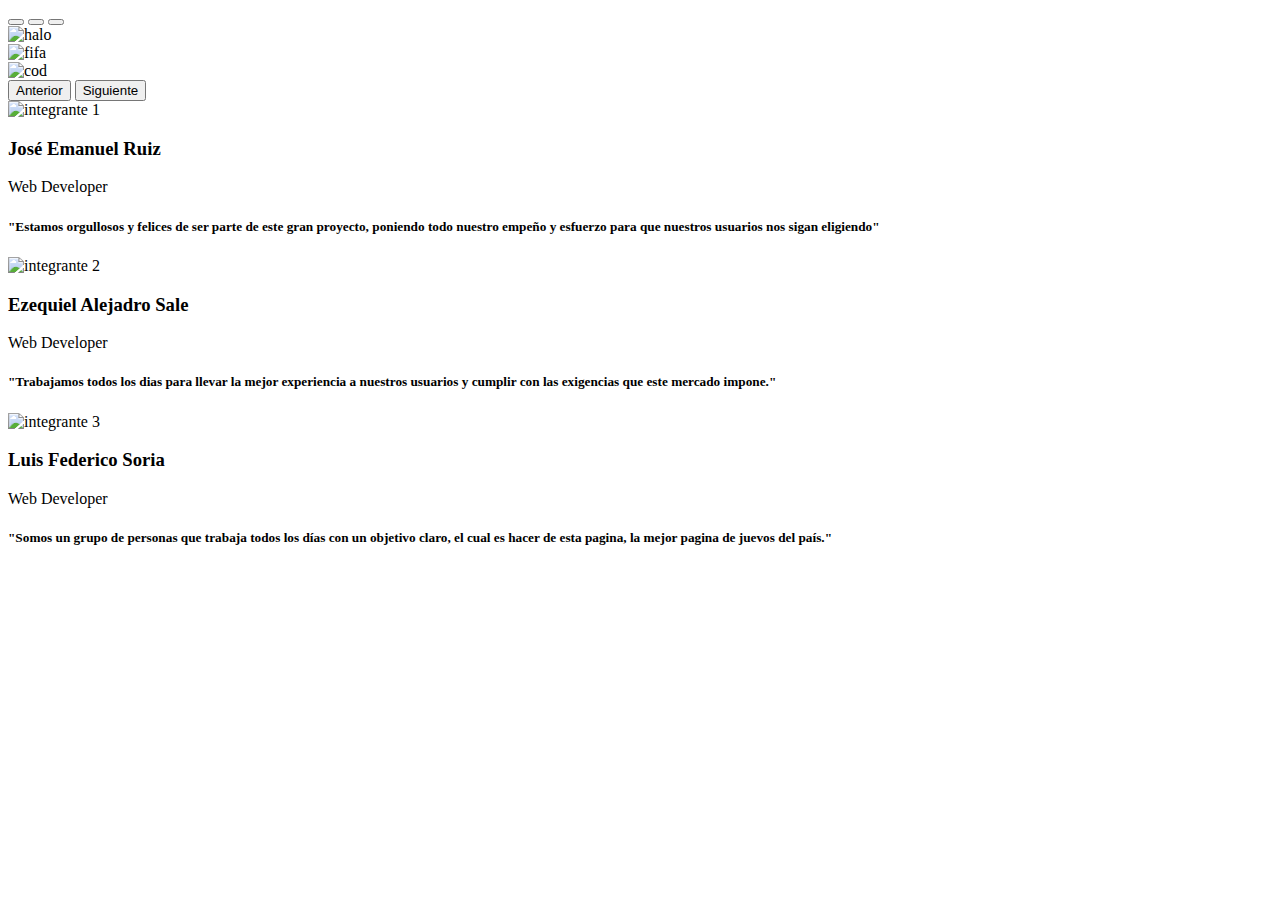
==== aboutus.html @ faae68f9 "agrego pagina about us" ====
<!DOCTYPE html>
<html lang="es">
  <head>
    <meta charset="UTF-8" />
    <meta http-equiv="X-UA-Compatible" content="IE=edge" />
    <meta name="viewport" content="width=device-width, initial-scale=1.0" />
    <meta
      name="description"
      content="Video games page created with vanilla javascript"
    />
    <meta
      name="keywords"
      content="video games, games, vanilla javascript, js"
    />
    <meta name="author" content="Federico Soria" />
    <link
      href="https://cdn.jsdelivr.net/npm/bootstrap@5.1.3/dist/css/bootstrap.min.css"
      rel="stylesheet"
      integrity="sha384-1BmE4kWBq78iYhFldvKuhfTAU6auU8tT94WrHftjDbrCEXSU1oBoqyl2QvZ6jIW3"
      crossorigin="anonymous"
    />
    <link rel="stylesheet" href="./css/aboutUs.css" />
    <title>About Us</title>
  </head>
  <body>
    <!--CAROUSEL-->
    <div class="container">
      <div
        id="carouselExampleIndicators"
        class="carousel slide"
        data-bs-ride="carousel"
      >
        <div class="carousel-indicators">
          <button
            type="button"
            data-bs-target="#carouselExampleIndicators"
            data-bs-slide-to="0"
            class="active"
            aria-current="true"
            aria-label="Slide 1"
          ></button>
          <button
            type="button"
            data-bs-target="#carouselExampleIndicators"
            data-bs-slide-to="1"
            aria-label="Slide 2"
          ></button>
          <button
            type="button"
            data-bs-target="#carouselExampleIndicators"
            data-bs-slide-to="2"
            aria-label="Slide 3"
          ></button>
        </div>
        <div class="carousel-inner">
          <div class="carousel-item active">
            <img
              src="./images/carrusel 01.jpg"
              class="d-block w-100"
              alt="halo"
            />
          </div>
          <div class="carousel-item">
            <img
              src="./images/carrusel 02.jpg"
              class="d-block w-100"
              alt="fifa"
            />
          </div>
          <div class="carousel-item">
            <img
              src="./images/carrusel 03.jpg"
              class="d-block w-100"
              alt="cod"
            />
          </div>
        </div>
        <button
          class="carousel-control-prev"
          type="button"
          data-bs-target="#carouselExampleIndicators"
          data-bs-slide="prev"
        >
          <span class="carousel-control-prev-icon" aria-hidden="true"></span>
          <span class="visually-hidden">Anterior</span>
        </button>
        <button
          class="carousel-control-next"
          type="button"
          data-bs-target="#carouselExampleIndicators"
          data-bs-slide="next"
        >
          <span class="carousel-control-next-icon" aria-hidden="true"></span>
          <span class="visually-hidden">Siguiente</span>
        </button>
      </div>
    </div>
    <!--END CAROUSEL-->
    <!-- CARDS-->
    <div class="container mb-5 mt-5">
      <div class="row">
        <div class="col-sm-12 col-md-6 col-lg-4">
          <div class="card-group">
            <div class="card p-3">
              <img
                src="./images/male-avatar-profile-icon-of-smiling-caucasian-man-vector.jpg"
                class="card-img-top rounded-circle profileIcon"
                alt="integrante 1"
              />
              <div class="card-body">
                <h3 class="card-title">José Emanuel Ruiz</h3>
                <p class="card-text">Web Developer</p>
                <p class="card-text">
                  <h5 class="text-muted"
                    >"Estamos orgullosos y felices de ser parte de este gran
                    proyecto, poniendo todo nuestro empeño y esfuerzo para que
                    nuestros usuarios nos sigan eligiendo"</h5
                  >
                </p>
              </div>
            </div>
          </div>
        </div>
        <div class="col-sm-12 col-md-6 col-lg-4">
          <div class="card-group">
            <div class="card p-3">
              <img
                src="./images/male-avatar-profile-icon-of-smiling-caucasian-man-vector.jpg"
                class="card-img-top rounded-circle profileIcon"
                alt="integrante 2"
              />
              <div class="card-body">
                <h3 class="card-title">Ezequiel Alejadro Sale</h3>
                <p class="card-text">Web Developer</p>
                <p class="card-text">
                  <h5 class="text-muted"
                    >"Trabajamos todos los dias para llevar la mejor experiencia
                    a nuestros usuarios y cumplir con las exigencias que este
                    mercado impone."</h5
                  >
                </p>
              </div>
            </div>
          </div>
        </div>
        <div class="col-sm-12 col-md-6 col-lg-4">
          <div class="card-group">
            <div class="card p-3">
              <img
                src="./images/male-avatar-profile-icon-of-smiling-caucasian-man-vector.jpg"
                class="card-img-top rounded-circle profileIcon"
                alt="integrante 3"
              />
              <div class="card-body">
                <h3 class="card-title">Luis Federico Soria</h3>
                <p class="card-text">Web Developer</p>
                <p class="card-text">
                  <h5 class="text-muted"
                    >"Somos un grupo de personas que trabaja todos los días con
                    un objetivo claro, el cual es hacer de esta pagina, la mejor
                    pagina de juevos del país."</h5
                  >
                </p>
              </div>
            </div>
          </div>
        </div>
      </div>
    </div>
    <!-- END CARDS -->
    <script
      src="https://cdn.jsdelivr.net/npm/bootstrap@5.1.3/dist/js/bootstrap.bundle.min.js"
      integrity="sha384-ka7Sk0Gln4gmtz2MlQnikT1wXgYsOg+OMhuP+IlRH9sENBO0LRn5q+8nbTov4+1p"
      crossorigin="anonymous"
    ></script>
  </body>
</html>
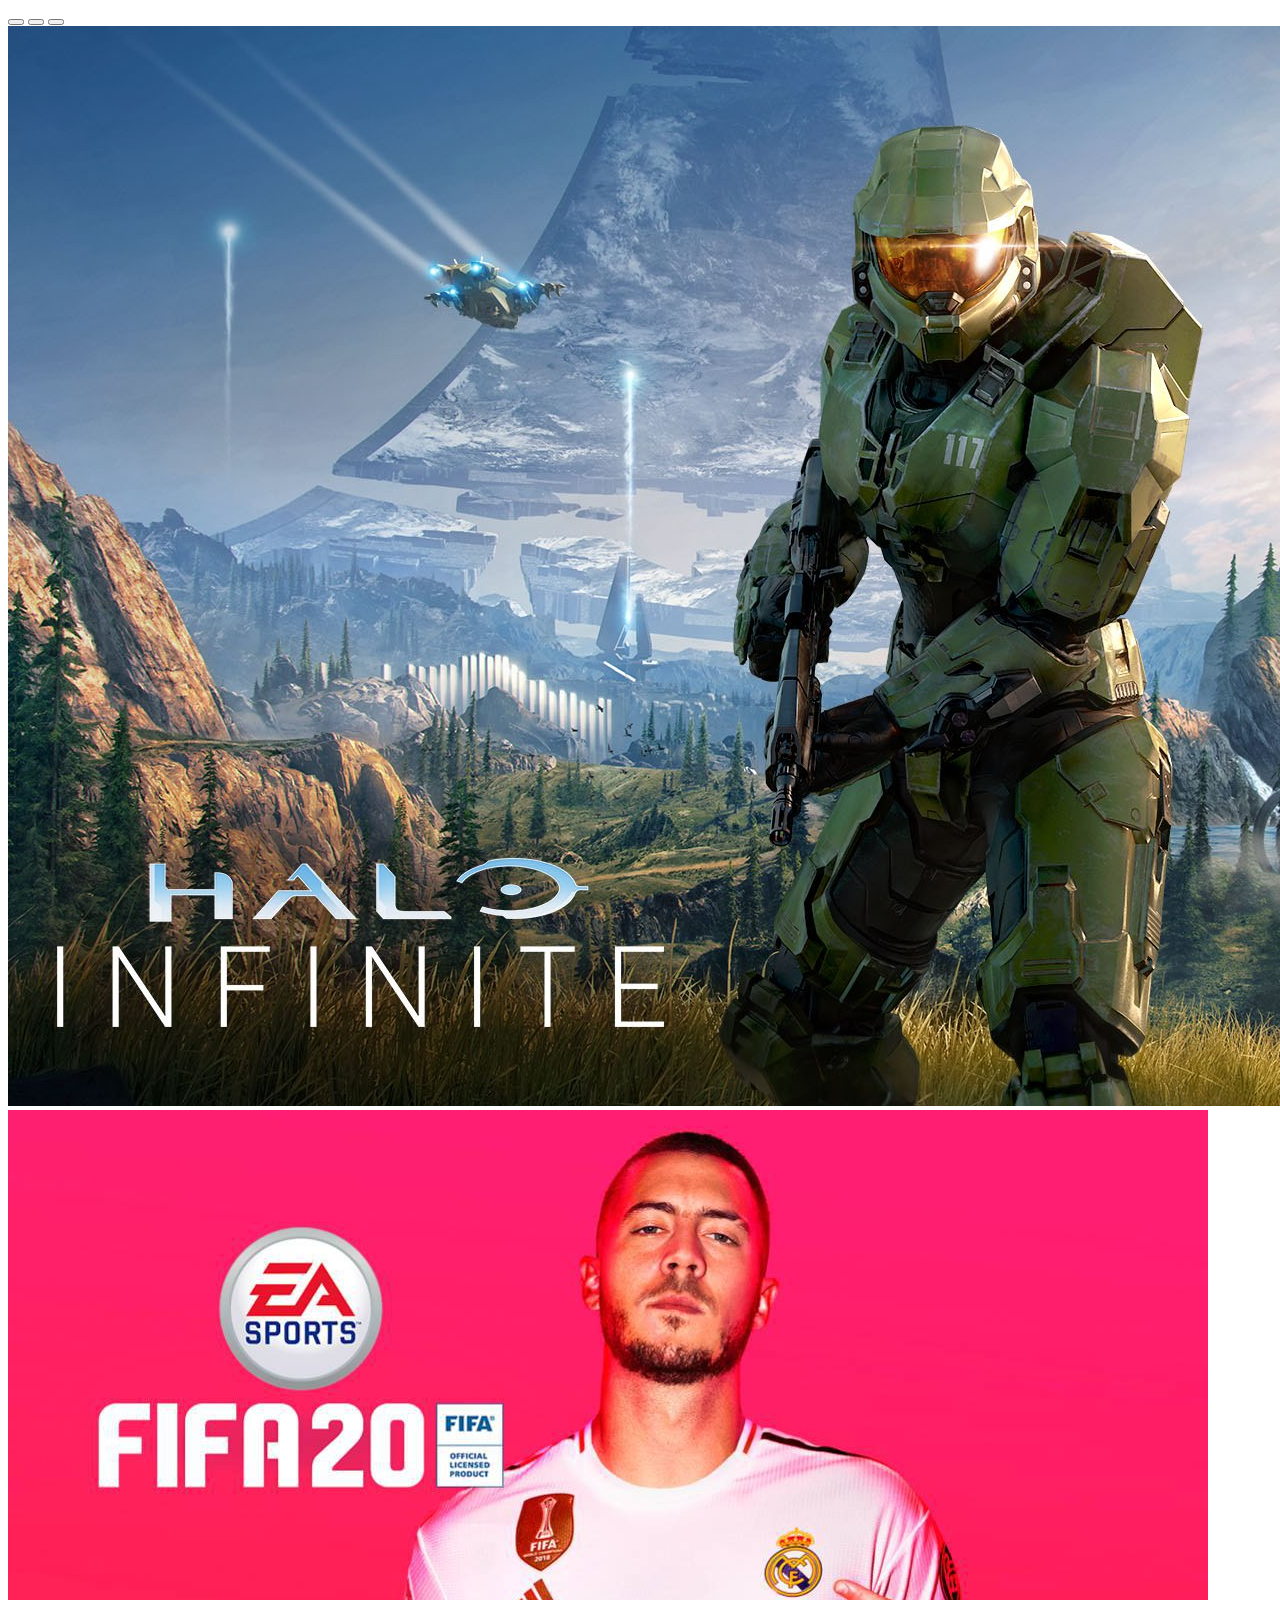
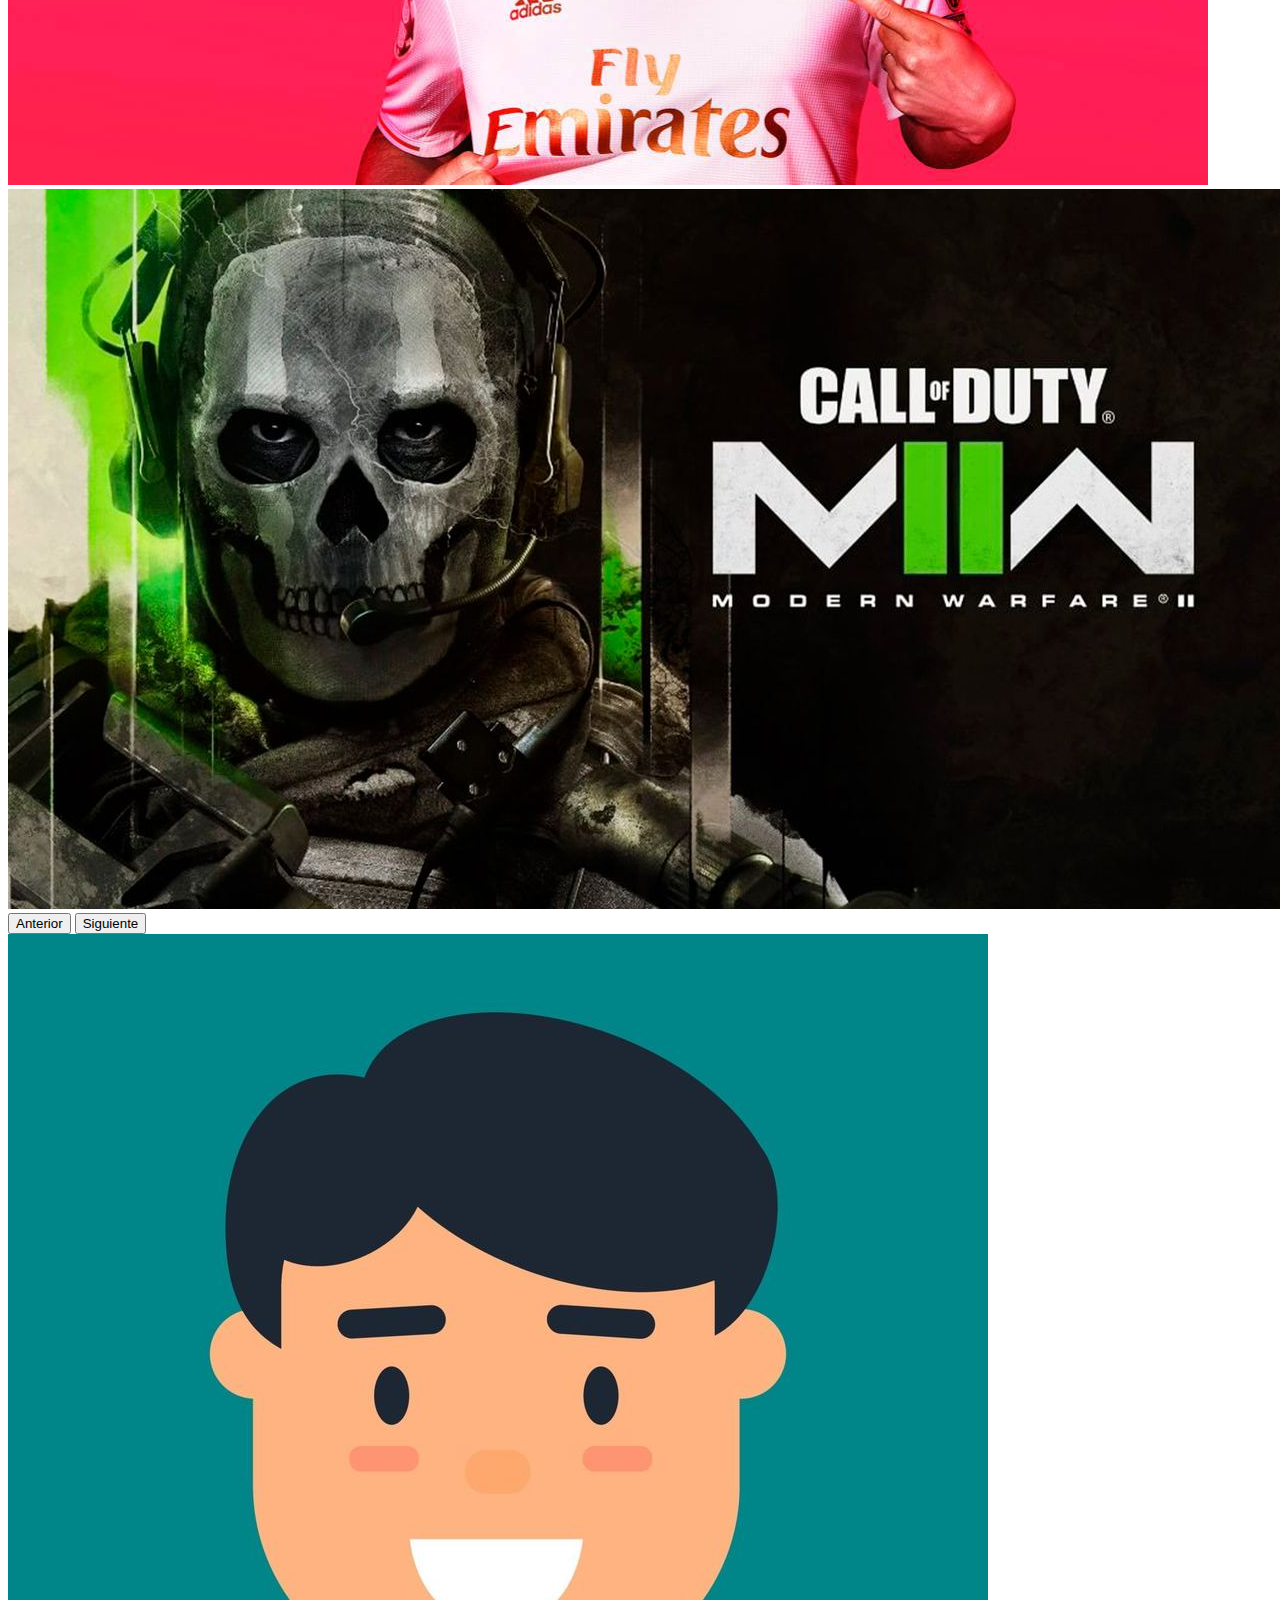
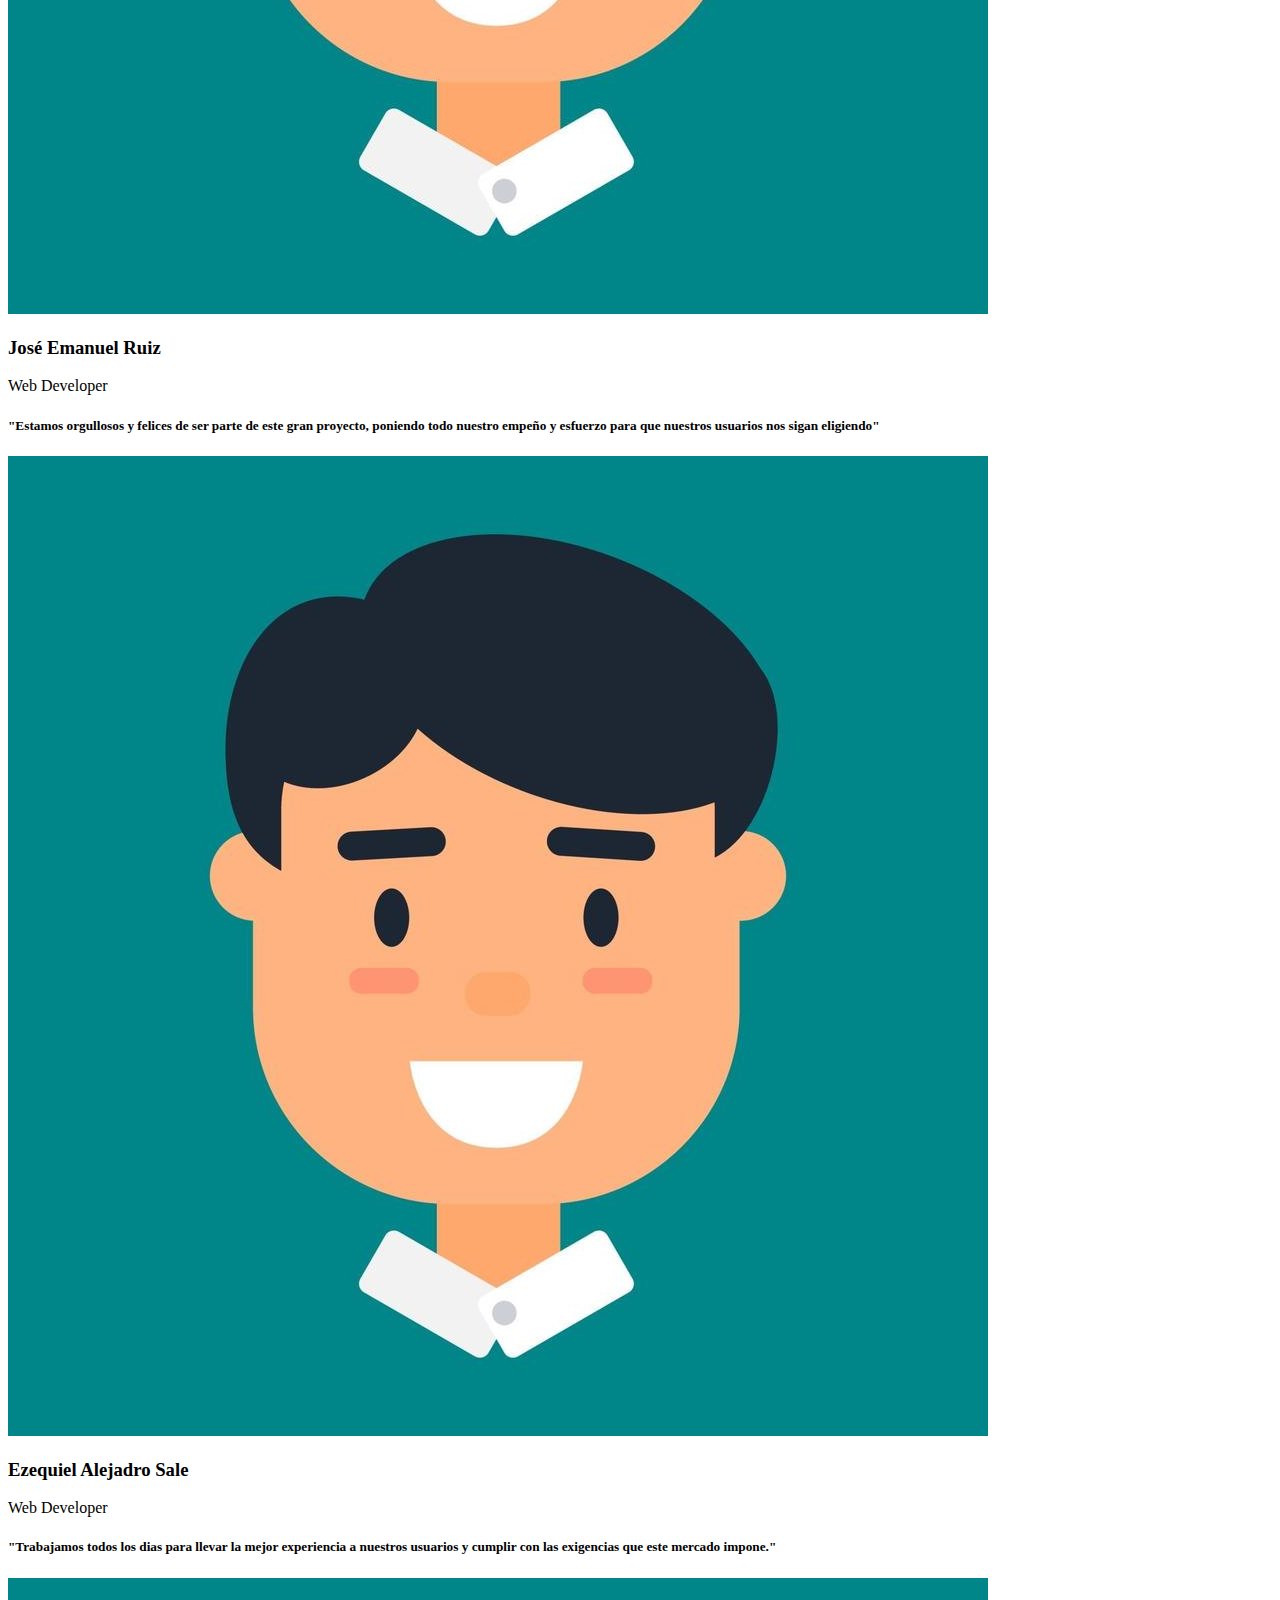
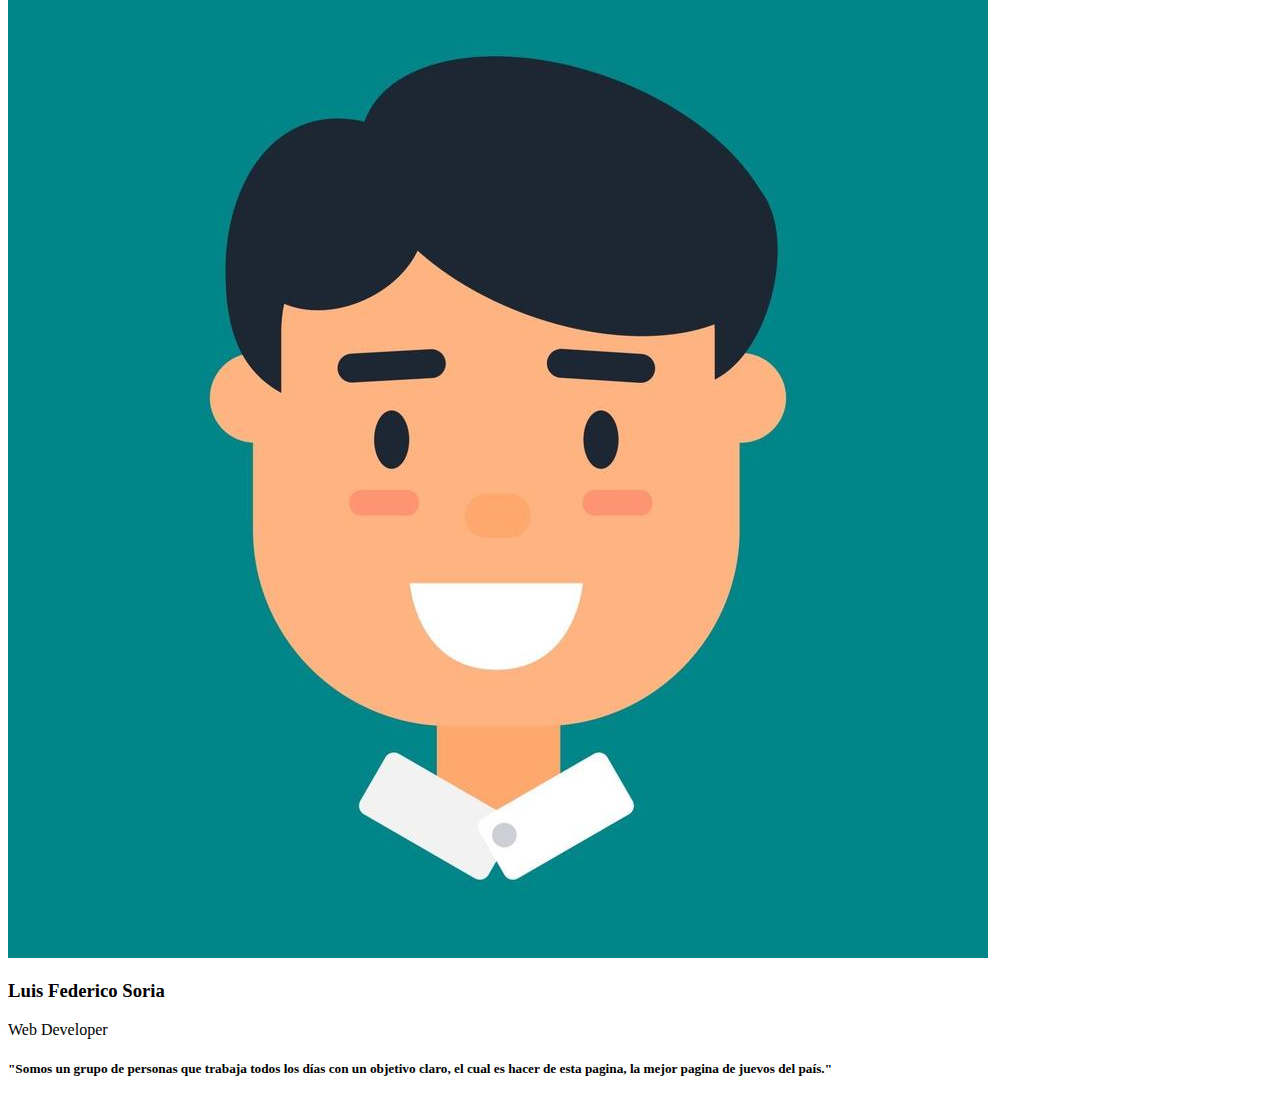
==== commit c1f0a60f: "agrego imagenes a about us" ====
--- a/aboutus.html
+++ b/aboutus.html
@@ -55,21 +55,21 @@
         <div class="carousel-inner">
           <div class="carousel-item active">
             <img
-              src="./images/carrusel 01.jpg"
+              src="./img/carrusel 01.jpg"
               class="d-block w-100"
               alt="halo"
             />
           </div>
           <div class="carousel-item">
             <img
-              src="./images/carrusel 02.jpg"
+              src="./img/carrusel 02.jpg"
               class="d-block w-100"
               alt="fifa"
             />
           </div>
           <div class="carousel-item">
             <img
-              src="./images/carrusel 03.jpg"
+              src="./img/carrusel 03.jpg"
               class="d-block w-100"
               alt="cod"
             />
@@ -103,7 +103,7 @@
           <div class="card-group">
             <div class="card p-3">
               <img
-                src="./images/male-avatar-profile-icon-of-smiling-caucasian-man-vector.jpg"
+                src="./img/male-avatar-profile-icon-of-smiling-caucasian-man-vector.jpg"
                 class="card-img-top rounded-circle profileIcon"
                 alt="integrante 1"
               />
@@ -125,7 +125,7 @@
           <div class="card-group">
             <div class="card p-3">
               <img
-                src="./images/male-avatar-profile-icon-of-smiling-caucasian-man-vector.jpg"
+                src="./img/male-avatar-profile-icon-of-smiling-caucasian-man-vector.jpg"
                 class="card-img-top rounded-circle profileIcon"
                 alt="integrante 2"
               />
@@ -147,7 +147,7 @@
           <div class="card-group">
             <div class="card p-3">
               <img
-                src="./images/male-avatar-profile-icon-of-smiling-caucasian-man-vector.jpg"
+                src="./img/male-avatar-profile-icon-of-smiling-caucasian-man-vector.jpg"
                 class="card-img-top rounded-circle profileIcon"
                 alt="integrante 3"
               />
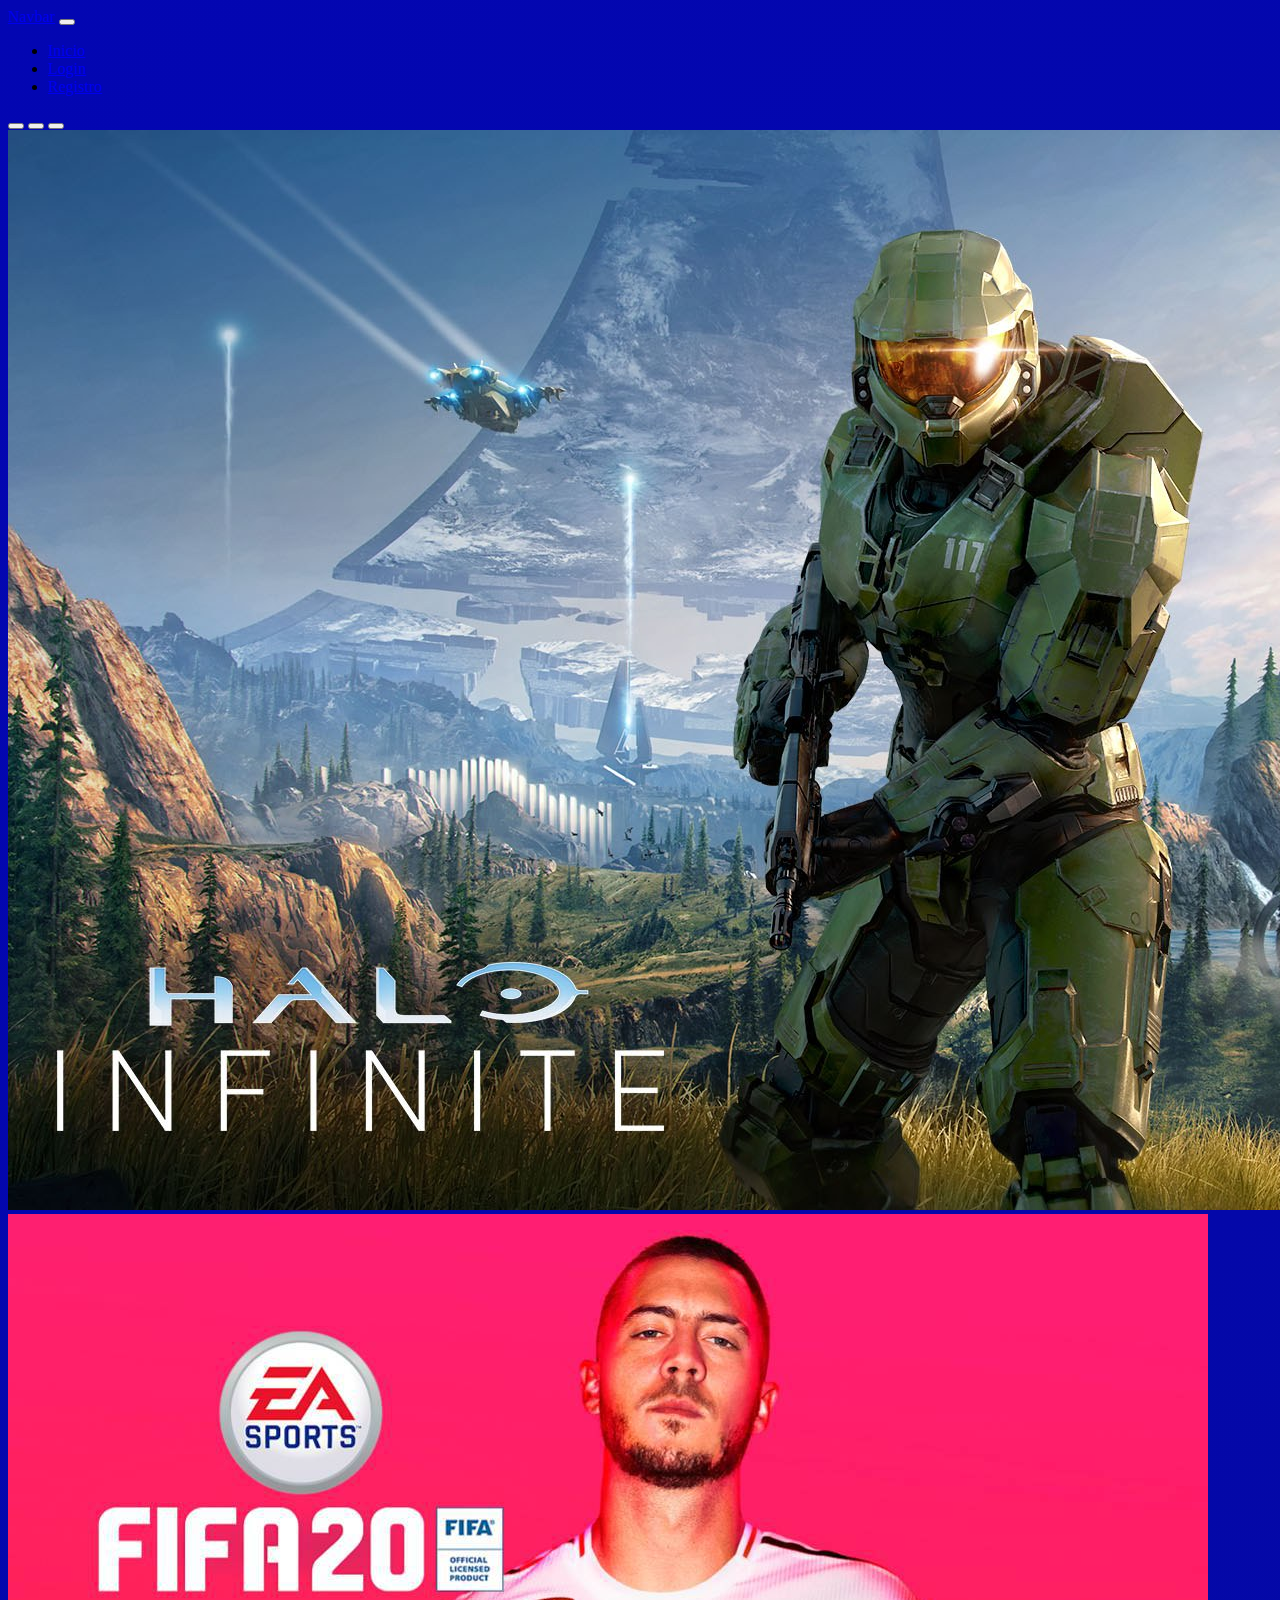
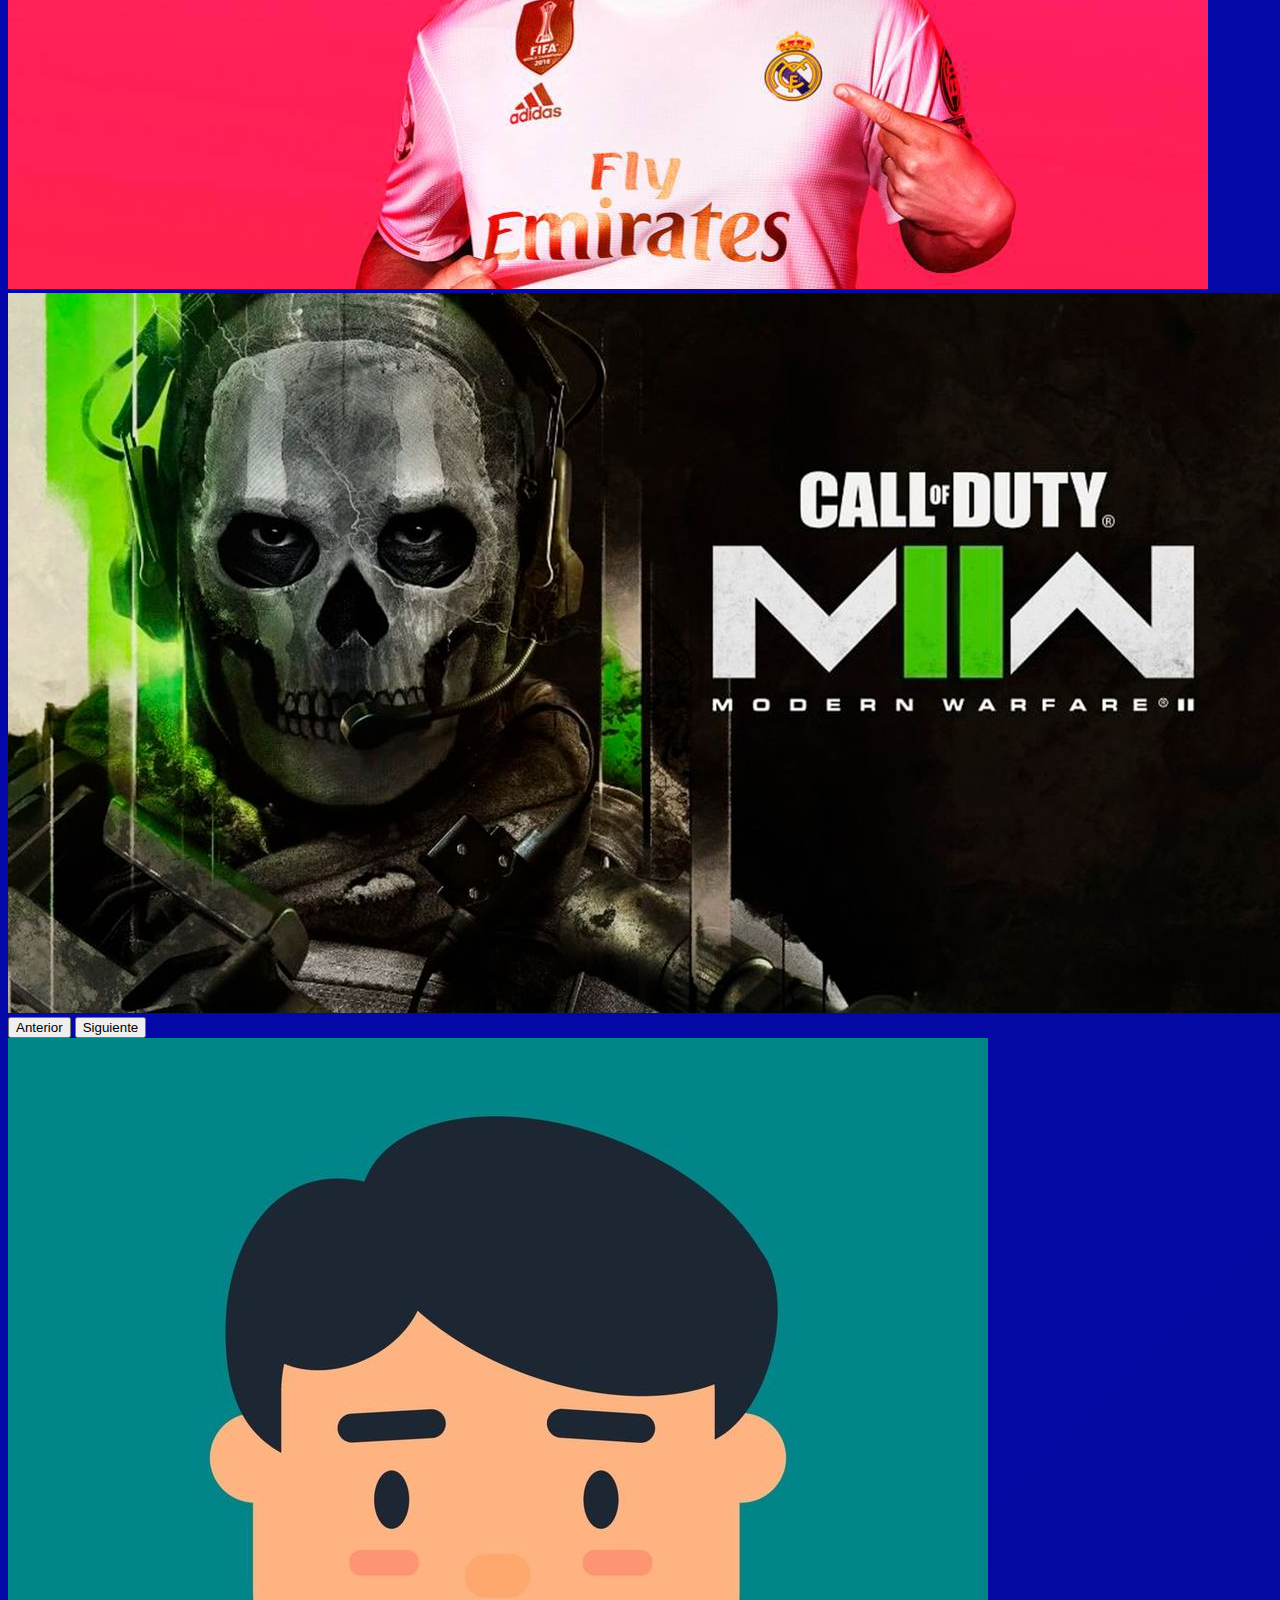
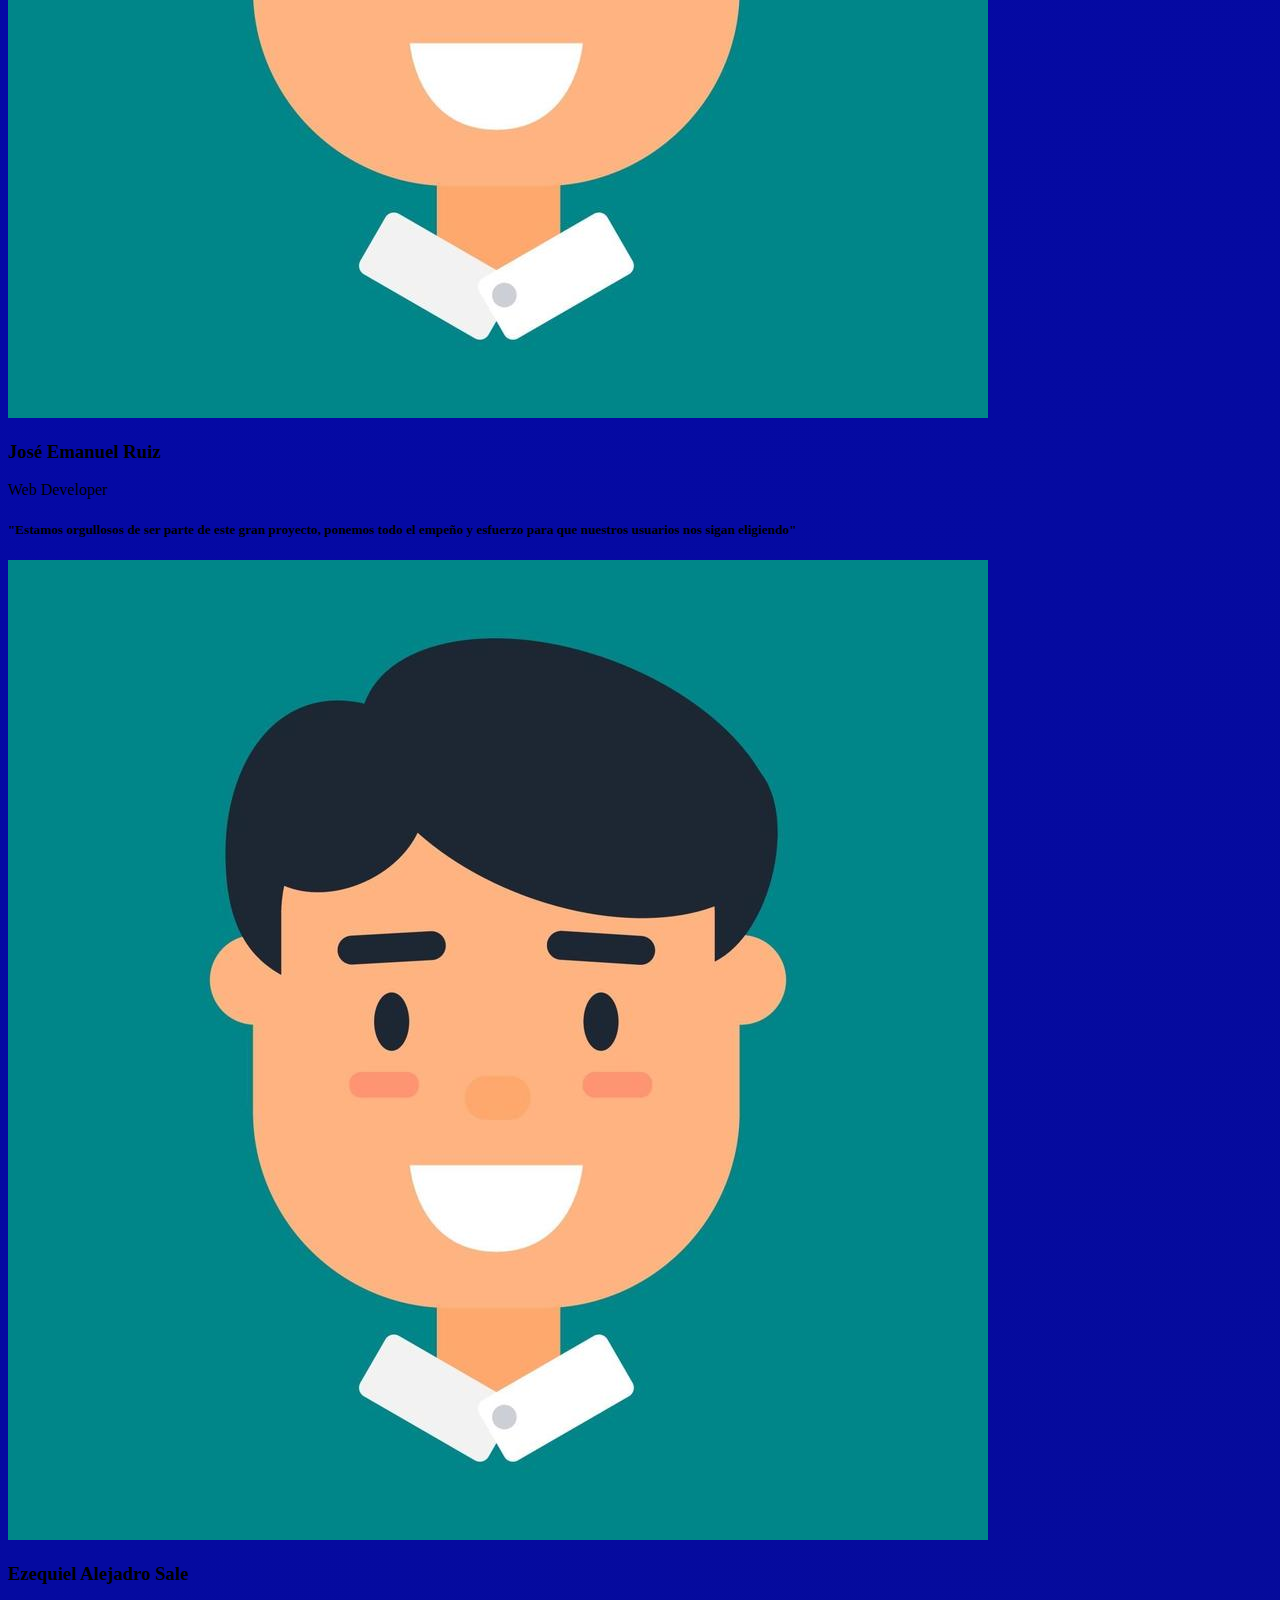
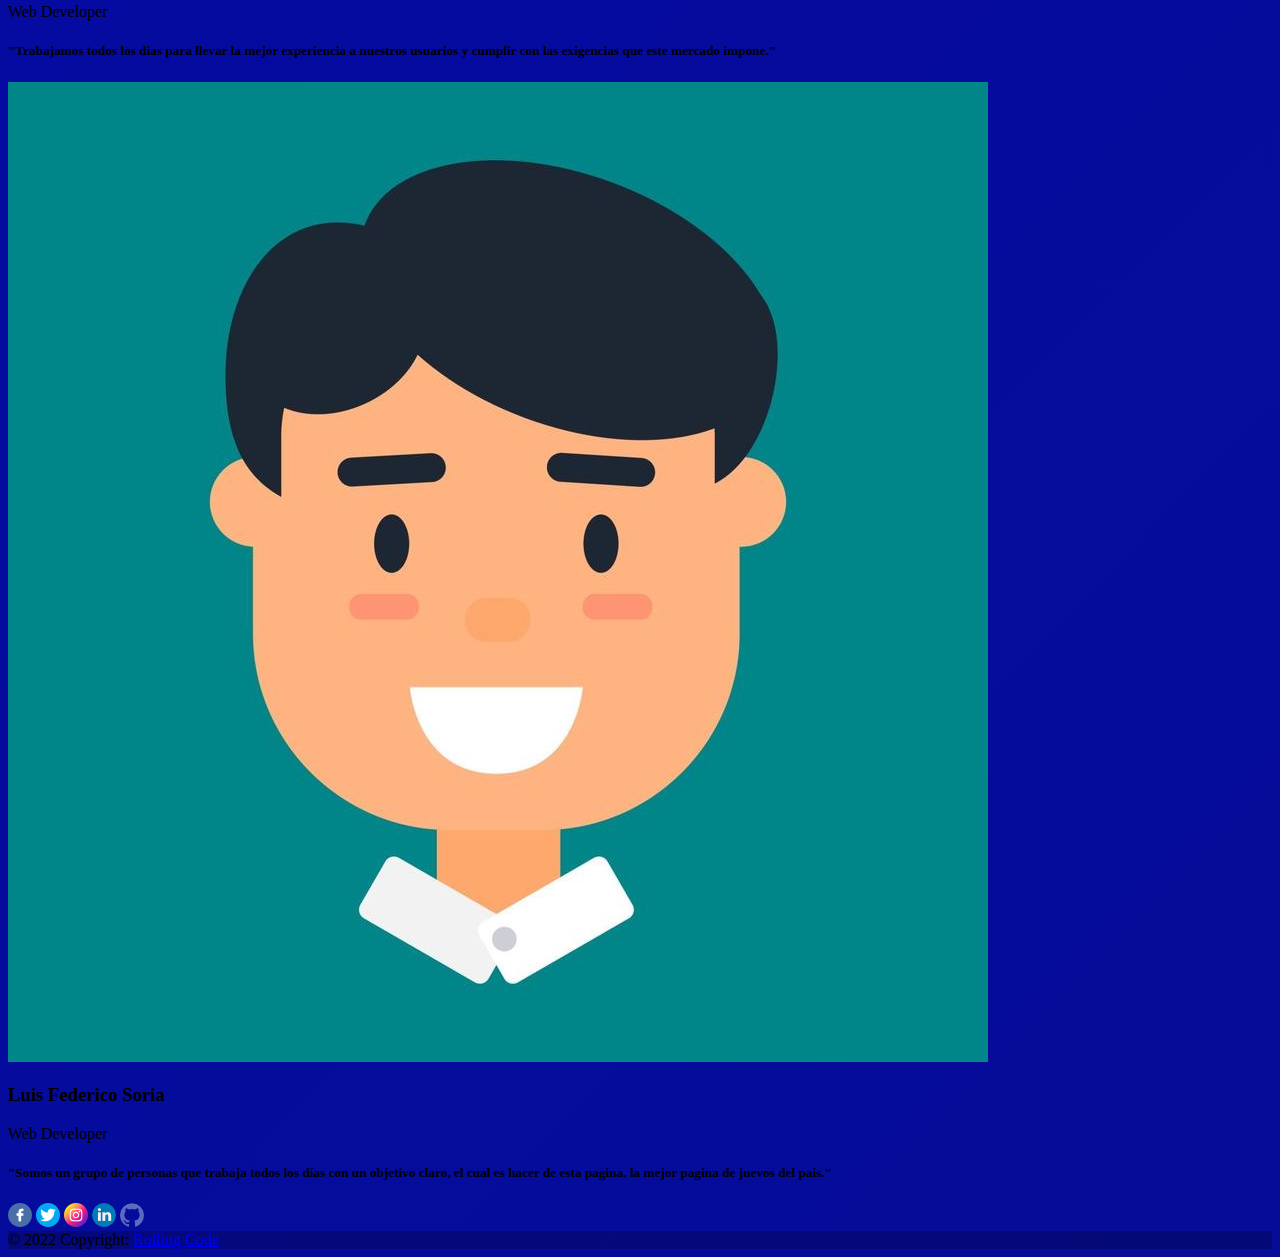
==== commit bd094820: "agego nav y footer a aboutus" ====
--- a/aboutus.html
+++ b/aboutus.html
@@ -22,9 +22,42 @@
     <link rel="stylesheet" href="./css/aboutUs.css" />
     <title>About Us</title>
   </head>
-  <body>
+  <body class="bg">
+    <header>
+        <nav class="navbar navbar-dark navbar-expand-lg bg-dark">
+          <div class="container-fluid">
+            <a class="navbar-brand" href="#">Navbar</a>
+            <button
+              class="navbar-toggler"
+              type="button"
+              data-bs-toggle="collapse"
+              data-bs-target="#navbarNavDropdown"
+              aria-controls="navbarNavDropdown"
+              aria-expanded="false"
+              aria-label="Toggle navigation"
+            >
+              <span class="navbar-toggler-icon"></span>
+            </button>
+            <div class="collapse navbar-collapse d-flex" id="navbarNavDropdown">
+              <ul class="navbar-nav">
+                <li class="nav-item">
+                  <a class="nav-link active" aria-current="page" href="#"
+                    >Inicio</a
+                  >
+                </li>
+                <li class="nav-item">
+                  <a class="posi nav-link" href="#">Login</a>
+                </li>
+                <li class="nav-item">
+                  <a class="posi nav-link" href="#">Registro</a>
+                </li>
+              </ul>
+            </div>
+          </div>
+        </nav>
+      </header>
     <!--CAROUSEL-->
-    <div class="container">
+    <div class="container mt-5">
       <div
         id="carouselExampleIndicators"
         class="carousel slide"
@@ -112,8 +145,8 @@
                 <p class="card-text">Web Developer</p>
                 <p class="card-text">
                   <h5 class="text-muted"
-                    >"Estamos orgullosos y felices de ser parte de este gran
-                    proyecto, poniendo todo nuestro empeño y esfuerzo para que
+                    >"Estamos orgullosos de ser parte de este gran
+                    proyecto, ponemos todo el empeño y esfuerzo para que
                     nuestros usuarios nos sigan eligiendo"</h5
                   >
                 </p>
@@ -168,6 +201,70 @@
       </div>
     </div>
     <!-- END CARDS -->
+    <footer class="bg-dark text-center text-white">
+        <!-- Grid container -->
+        <div class="container p-4 pb-0">
+          <!-- Section: Social media -->
+          <section class="mb-4">
+            <!-- Facebook -->
+            <a
+              class="btn btn-outline-light btn-floating m-1"
+              href="#!"
+              role="button"
+              ><i class="fab fa-facebook-f"
+                ><img src="/img/facebook.png" alt="FacebookIcon" /></i
+            ></a>
+
+            <!-- Twitter -->
+            <a
+              class="btn btn-outline-light btn-floating m-1"
+              href="#!"
+              role="button"
+              ><i class="fab fa-twitter"
+                ><img src="/img/gorjeo.png" alt="TwitterIcon" /></i
+            ></a>
+
+            <!-- Instagram -->
+            <a
+              class="btn btn-outline-light btn-floating m-1"
+              href="#!"
+              role="button"
+              ><i class="fab fa-instagram"
+                ><img src="/img/instagram.png" alt="InstagramIcon" /></i
+            ></a>
+
+            <!-- Linkedin -->
+            <a
+              class="btn btn-outline-light btn-floating m-1"
+              href="#!"
+              role="button"
+              ><i class="fab fa-linkedin-in"
+                ><img src="/img/linkedin.png" alt="LinkedinIcon" /></i
+            ></a>
+
+            <!-- Github -->
+            <a
+              class="btn btn-outline-light btn-floating m-1"
+              href="#!"
+              role="button"
+              ><i class="fab fa-github"
+                ><img src="/img/github(1).png" alt="GithubIcon" /></i
+            ></a>
+          </section>
+          <!-- Section: Social media -->
+        </div>
+        <!-- Grid container -->
+
+        <!-- Copyright -->
+        <div
+          class="text-center p-3"
+          style="background-color: rgba(0, 0, 0, 0.2)"
+        >
+          © 2022 Copyright:
+          <a class="text-white" href="https://mdbootstrap.com/">Rolling Code</a>
+        </div>
+        <!-- Copyright -->
+      </footer>
     <script
       src="https://cdn.jsdelivr.net/npm/bootstrap@5.1.3/dist/js/bootstrap.bundle.min.js"
       integrity="sha384-ka7Sk0Gln4gmtz2MlQnikT1wXgYsOg+OMhuP+IlRH9sENBO0LRn5q+8nbTov4+1p"
--- a/css/aboutUs.css
+++ b/css/aboutUs.css
@@ -0,0 +1,12 @@
+.bg {
+    background-repeat: no-repeat;
+    background-size: 300% 340%;
+    background-image: linear-gradient(
+          -45deg, 
+          rgb(0, 0, 0) 0%, 
+          rgb(1, 5, 25) 25%, 
+          rgb(8, 16, 134) 51%, 
+          rgb(3, 6, 178) 100%
+    );  
+    animation: AnimateBG 20s ease infinite;
+  }